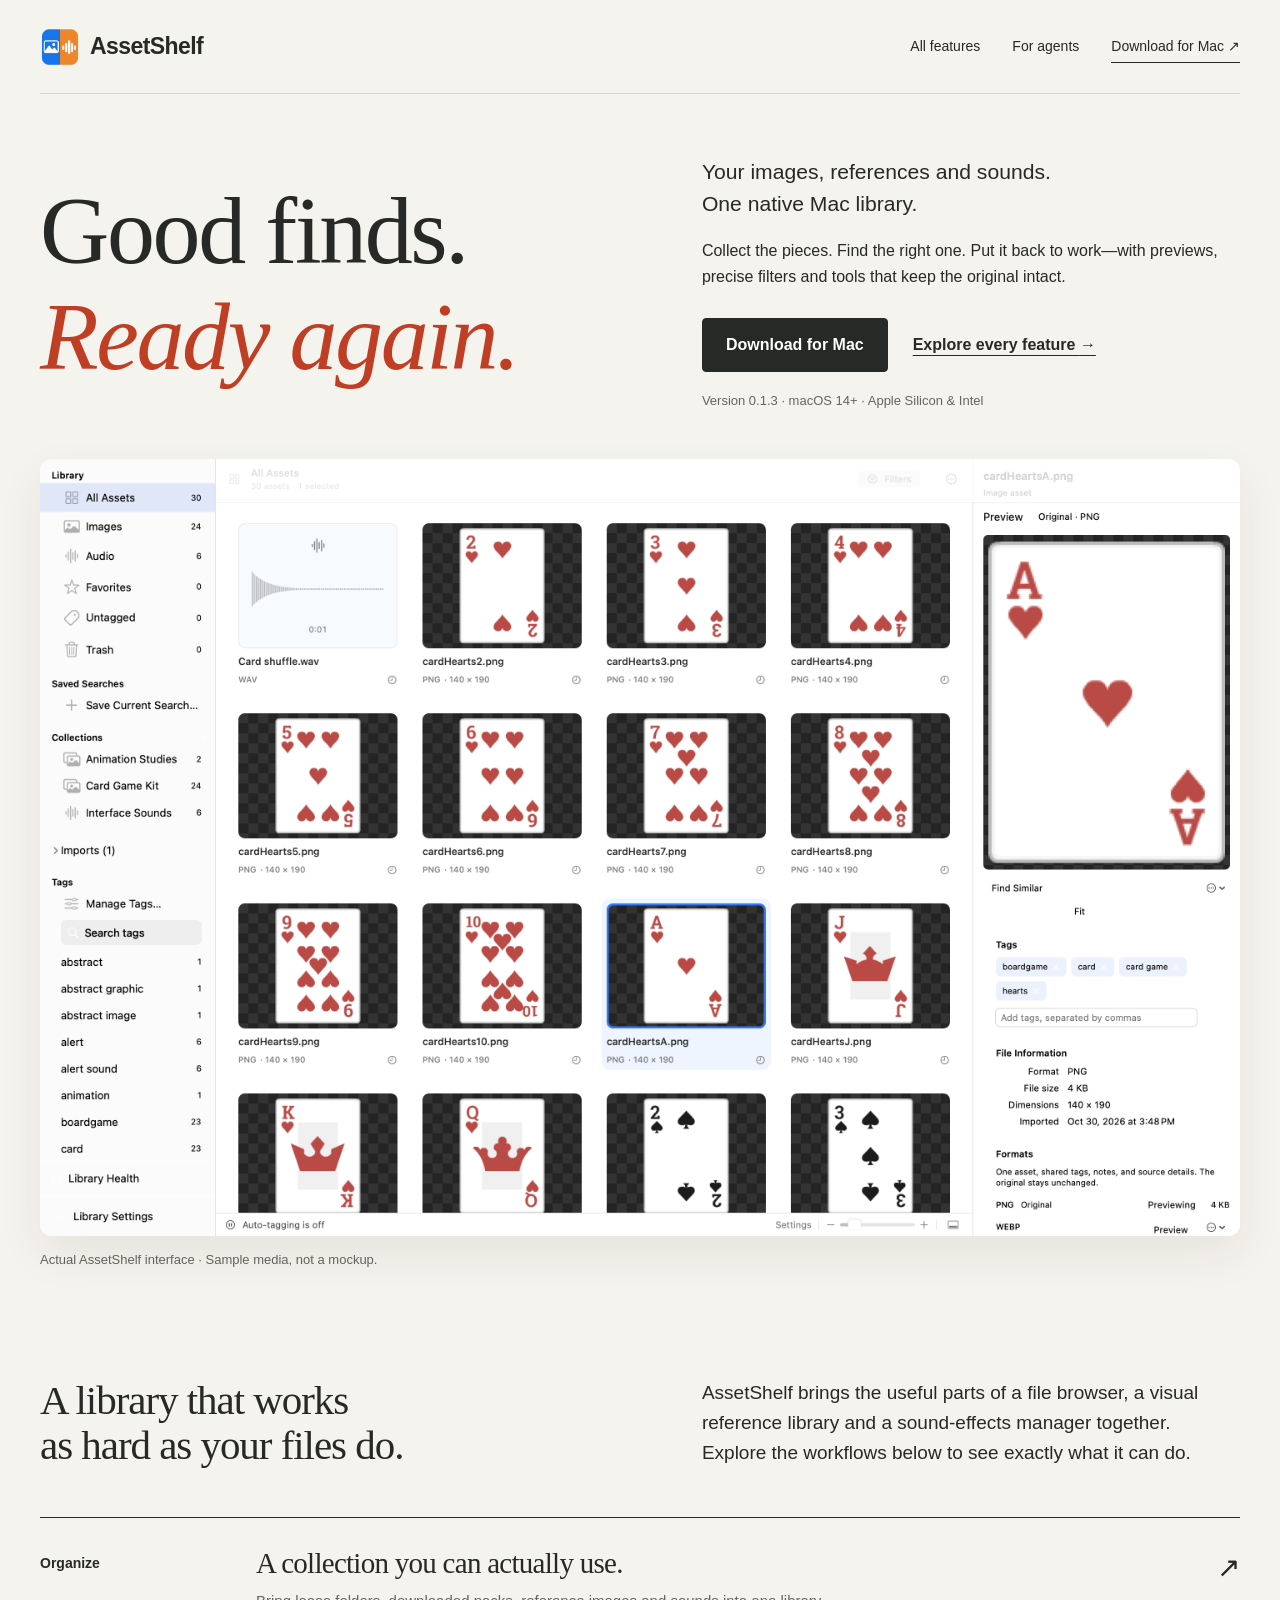
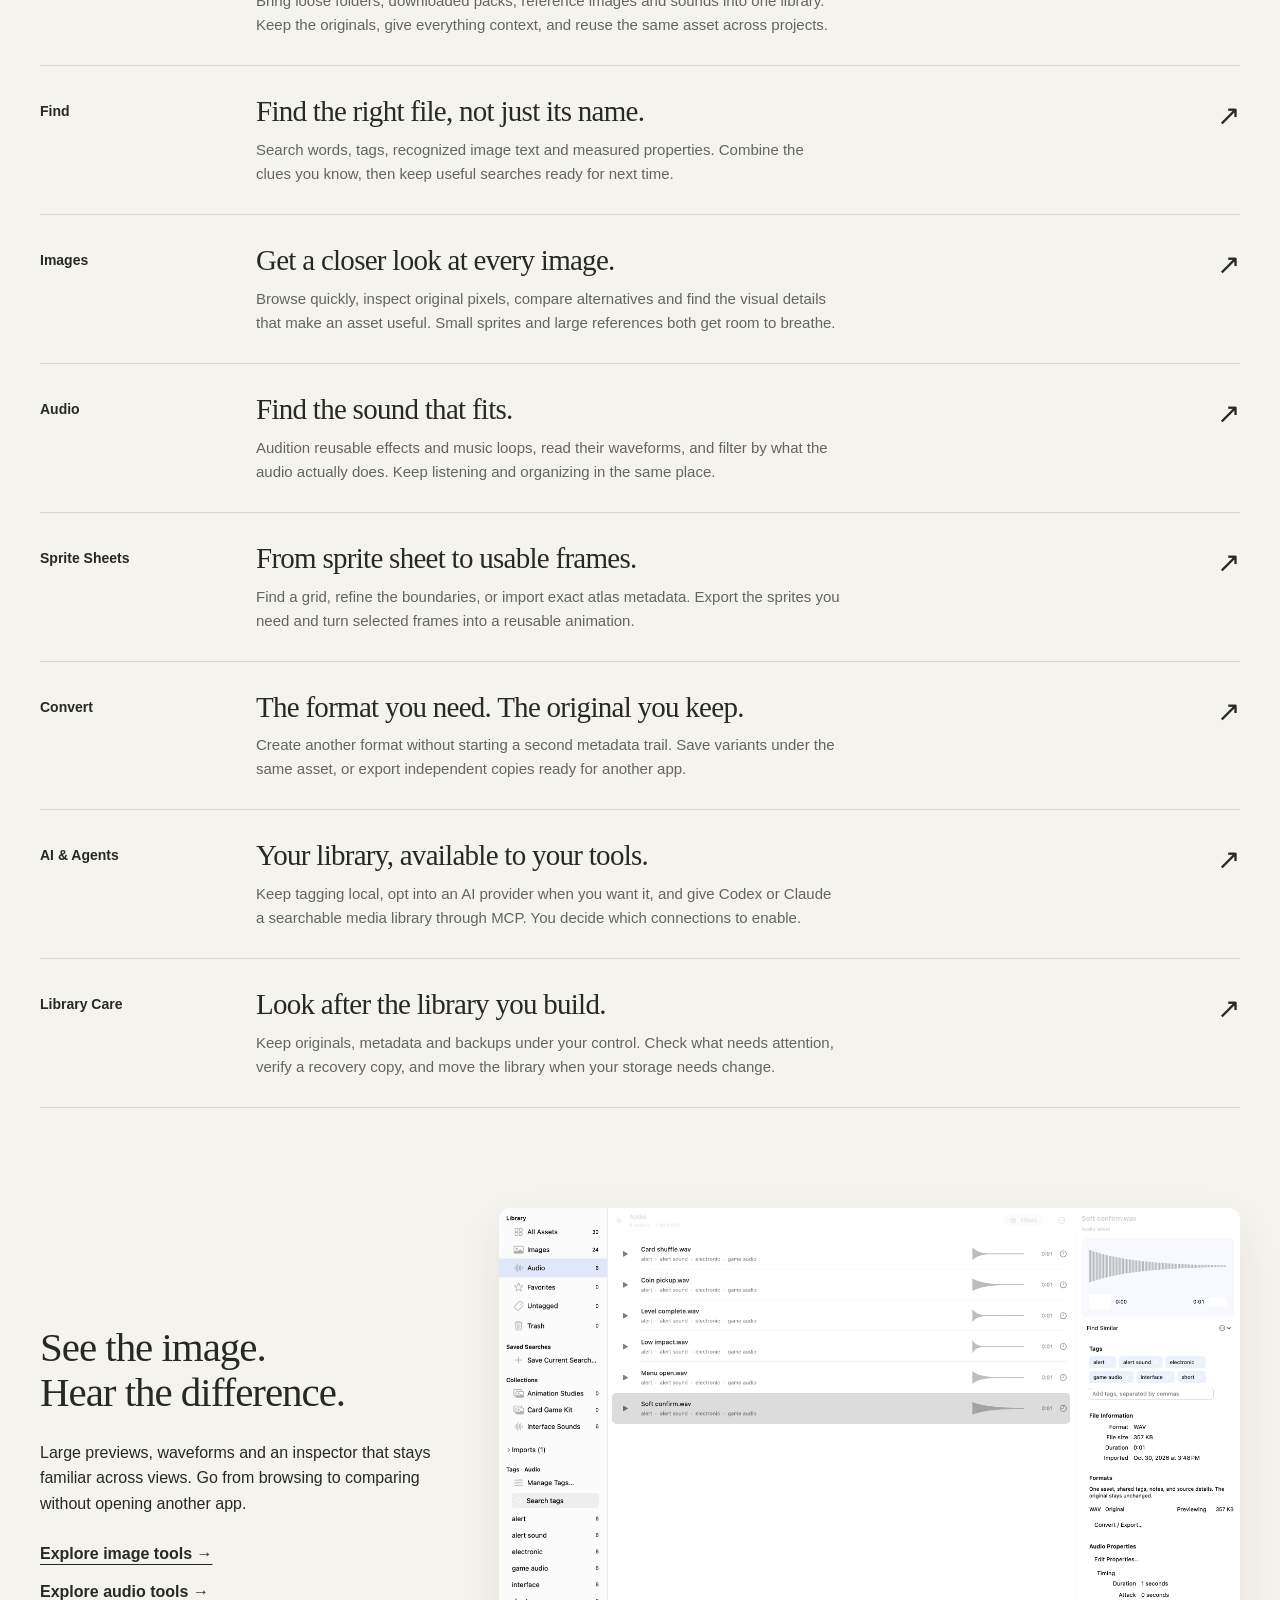
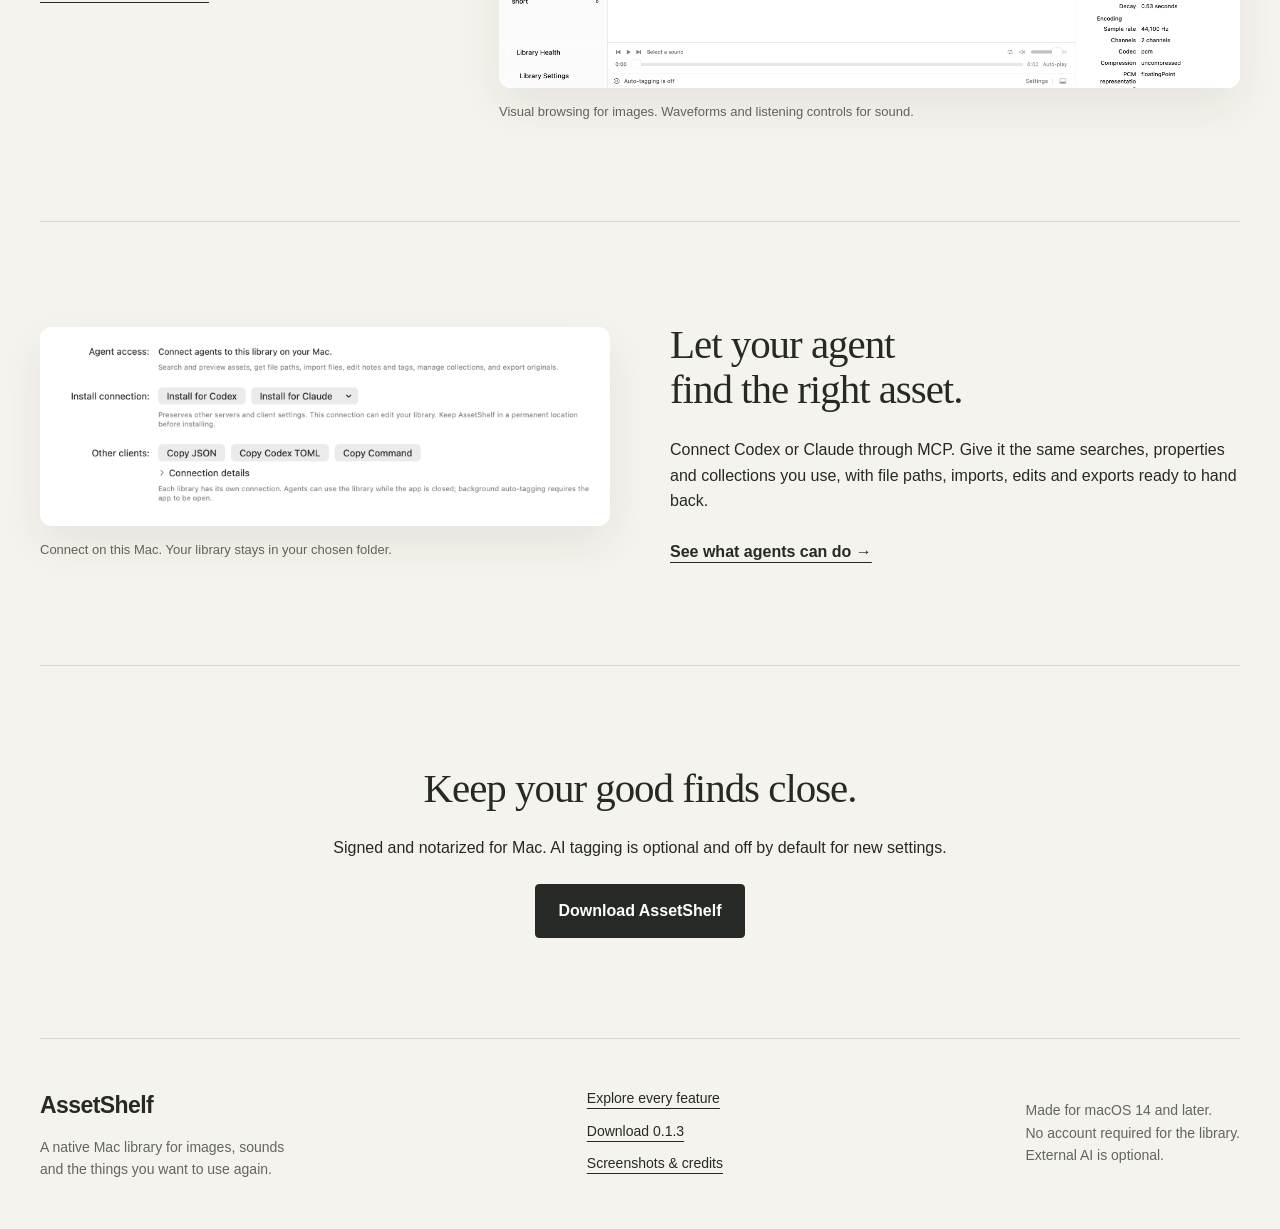
==== index.html @ 391331aa "Publish extensive AssetShelf feature tour and downloads" ====
<!doctype html><html lang="en"><head><meta charset="utf-8"><meta name="viewport" content="width=device-width,initial-scale=1"><meta name="description" content="A native Mac library for reusable images, design references and audio. Explore previews, collections, search, sprites, conversion and MCP."><meta name="theme-color" content="#f5f3ed"><title>Good finds. Ready again. — AssetShelf</title><link rel="icon" href="assets/app-icon.png"><link rel="stylesheet" href="styles.css"><script src="app.js" defer></script></head><body><a class="skip" href="#main">Skip to content</a><header class="site-header wrap"><a class="wordmark" href="index.html" aria-label="AssetShelf home"><img src="assets/app-icon.png" width="40" height="40" alt="">AssetShelf</a><nav aria-label="Main navigation"><a href="features.html" >All features</a><a href="agents.html">For agents</a><a class="nav-download" href="download.html">Download for Mac <span aria-hidden="true">↗</span></a></nav></header><main id="main"><section class="home-hero wrap"><div><h1>Good finds.<br><em>Ready again.</em></h1><div class="hero-copy"><p class="lead">Your images, references and sounds.<br>One native Mac library.</p><p>Collect the pieces. Find the right one. Put it back to work—with previews, precise filters and tools that keep the original intact.</p><div class="actions"><a class="button" href="download.html">Download for Mac</a><a class="text-link" href="features.html">Explore every feature <span aria-hidden="true">→</span></a></div><p class="fine">Version 0.1.3 · macOS 14+ · Apple Silicon & Intel</p></div></div><figure class="screenshot  "><button type="button" class="screenshot-button" data-image="assets/screenshots/library.webp" data-caption="Actual AssetShelf interface · Sample media, not a mockup." aria-label="Enlarge screenshot: AssetShelf showing a sample creative library with image previews, tags, collections and an inspector"><img src="assets/screenshots/library.webp" width="2880" height="1864" alt="AssetShelf showing a sample creative library with image previews, tags, collections and an inspector" loading="eager" decoding="async" fetchpriority="high"><span class="enlarge" aria-hidden="true">View full screenshot <svg viewBox="0 0 20 20"><path d="M7 3H3v4m10-4h4v4M3 13v4h4m10-4v4h-4"/></svg></span></button><figcaption>Actual AssetShelf interface · Sample media, not a mockup.</figcaption></figure></section><section class="intro-section wrap"><h2>A library that works<br>as hard as your files do.</h2><p>AssetShelf brings the useful parts of a file browser, a visual reference library and a sound-effects manager together. Explore the workflows below to see exactly what it can do.</p></section><section class="workflow-index wrap" aria-label="Explore workflows"><a class="workflow-link" href="organize.html"><span>Organize</span><div><h3>A collection you can actually use.</h3><p>Bring loose folders, downloaded packs, reference images and sounds into one library. Keep the originals, give everything context, and reuse the same asset across projects.</p></div><span class="arrow" aria-hidden="true">↗</span></a><a class="workflow-link" href="find.html"><span>Find</span><div><h3>Find the right file, not just its name.</h3><p>Search words, tags, recognized image text and measured properties. Combine the clues you know, then keep useful searches ready for next time.</p></div><span class="arrow" aria-hidden="true">↗</span></a><a class="workflow-link" href="images.html"><span>Images</span><div><h3>Get a closer look at every image.</h3><p>Browse quickly, inspect original pixels, compare alternatives and find the visual details that make an asset useful. Small sprites and large references both get room to breathe.</p></div><span class="arrow" aria-hidden="true">↗</span></a><a class="workflow-link" href="audio.html"><span>Audio</span><div><h3>Find the sound that fits.</h3><p>Audition reusable effects and music loops, read their waveforms, and filter by what the audio actually does. Keep listening and organizing in the same place.</p></div><span class="arrow" aria-hidden="true">↗</span></a><a class="workflow-link" href="sprites.html"><span>Sprite Sheets</span><div><h3>From sprite sheet to usable frames.</h3><p>Find a grid, refine the boundaries, or import exact atlas metadata. Export the sprites you need and turn selected frames into a reusable animation.</p></div><span class="arrow" aria-hidden="true">↗</span></a><a class="workflow-link" href="convert.html"><span>Convert</span><div><h3>The format you need. The original you keep.</h3><p>Create another format without starting a second metadata trail. Save variants under the same asset, or export independent copies ready for another app.</p></div><span class="arrow" aria-hidden="true">↗</span></a><a class="workflow-link" href="agents.html"><span>AI &amp; Agents</span><div><h3>Your library, available to your tools.</h3><p>Keep tagging local, opt into an AI provider when you want it, and give Codex or Claude a searchable media library through MCP. You decide which connections to enable.</p></div><span class="arrow" aria-hidden="true">↗</span></a><a class="workflow-link" href="care.html"><span>Library Care</span><div><h3>Look after the library you build.</h3><p>Keep originals, metadata and backups under your control. Check what needs attention, verify a recovery copy, and move the library when your storage needs change.</p></div><span class="arrow" aria-hidden="true">↗</span></a></section><section class="home-feature wrap"><div><h2>See the image.<br>Hear the difference.</h2><p>Large previews, waveforms and an inspector that stays familiar across views. Go from browsing to comparing without opening another app.</p><a class="text-link" href="images.html">Explore image tools →</a><a class="text-link" href="audio.html">Explore audio tools →</a></div><figure class="screenshot  "><button type="button" class="screenshot-button" data-image="assets/screenshots/audio-library.webp" data-caption="Visual browsing for images. Waveforms and listening controls for sound." aria-label="Enlarge screenshot: Audio assets in the native browser with waveforms and inspector"><img src="assets/screenshots/audio-library.webp" width="2880" height="1864" alt="Audio assets in the native browser with waveforms and inspector" loading="lazy" decoding="async" ><span class="enlarge" aria-hidden="true">View full screenshot <svg viewBox="0 0 20 20"><path d="M7 3H3v4m10-4h4v4M3 13v4h4m10-4v4h-4"/></svg></span></button><figcaption>Visual browsing for images. Waveforms and listening controls for sound.</figcaption></figure></section><section class="home-feature reverse wrap"><div><h2>Let your agent<br>find the right asset.</h2><p>Connect Codex or Claude through MCP. Give it the same searches, properties and collections you use, with file paths, imports, edits and exports ready to hand back.</p><a class="text-link" href="agents.html">See what agents can do →</a></div><figure class="screenshot detail-shot "><button type="button" class="screenshot-button" data-image="assets/screenshots/agents.webp" data-caption="Connect on this Mac. Your library stays in your chosen folder." aria-label="Enlarge screenshot: MCP settings showing install options for Codex and Claude"><img src="assets/screenshots/agents-controls.webp" width="1600" height="560" alt="MCP settings showing install options for Codex and Claude" loading="lazy" decoding="async" ><span class="enlarge" aria-hidden="true">View full screenshot <svg viewBox="0 0 20 20"><path d="M7 3H3v4m10-4h4v4M3 13v4h4m10-4v4h-4"/></svg></span></button><figcaption>Connect on this Mac. Your library stays in your chosen folder.</figcaption></figure></section><section class="download-banner wrap"><h2>Keep your good finds close.</h2><p>Signed and notarized for Mac. AI tagging is optional and off by default for new settings.</p><a class="button" href="download.html">Download AssetShelf</a></section></main><footer class="site-footer wrap"><div><a class="wordmark" href="index.html">AssetShelf</a><p>A native Mac library for images, sounds<br>and the things you want to use again.</p></div><nav aria-label="Footer navigation"><a href="features.html">Explore every feature</a><a href="download.html">Download 0.1.3</a><a href="credits.html">Screenshots & credits</a></nav><p class="fine">Made for macOS 14 and later.<br>No account required for the library.<br>External AI is optional.</p></footer><dialog class="image-dialog" aria-label="Screenshot viewer"><div class="lightbox-bar"><p id="lightbox-caption"></p><button type="button" data-close aria-label="Close screenshot">Close <span aria-hidden="true">×</span></button></div><div class="lightbox-image"></div></dialog></body></html>
---- styles.css ----
:root{--paper:#f5f3ed;--ink:#262925;--accent:#bf3e24;--line:#d7d8cf;--muted:#62665e;--white:#fff;--green:#e0e8df;--radius:12px;--shadow:0 18px 45px #25291e13;color-scheme:light}*{box-sizing:border-box}html{scroll-behavior:smooth;scroll-padding-top:90px;scrollbar-color:#aaa99f var(--paper)}body{margin:0;background:var(--paper);color:var(--ink);font-family:-apple-system,BlinkMacSystemFont,"Segoe UI",sans-serif;font-size:16px;line-height:1.6}::selection{background:#e8c8ba;color:var(--ink)}button,input{font:inherit}button,a,input{-webkit-tap-highlight-color:transparent}a{color:inherit;text-underline-offset:5px}a:hover{color:var(--accent)}button{cursor:pointer}button:disabled{cursor:default}button:focus-visible,a:focus-visible,input:focus-visible{outline:3px solid var(--accent);outline-offset:5px}img{max-width:100%;display:block}svg{width:20px;height:20px;fill:none;stroke:currentColor;stroke-width:1.5}h1,h2,h3,p,figure{margin:0}h1,h2,h3{font-family:Georgia,"Times New Roman",serif;font-weight:400;line-height:1.1;text-wrap:balance;letter-spacing:-.025em}h1{font-size:clamp(44px,5.6vw,76px);max-width:16ch}h2{font-size:clamp(30px,3.2vw,44px)}h3{font-size:30px}p{max-width:70ch}p+p{margin-top:18px}.wrap{width:min(1320px,calc(100% - 80px));margin-inline:auto}.site-header{min-height:94px;display:flex;justify-content:space-between;align-items:center;gap:24px;border-bottom:1px solid var(--line)}.wordmark{display:inline-flex;align-items:center;gap:10px;font-weight:650;font-size:23px;letter-spacing:-.025em;text-decoration:none}.site-header nav{display:flex;align-items:center;gap:32px;font-size:14px}.site-header nav a{text-decoration:none}.site-header nav a[aria-current],.site-header .nav-download{border-bottom:1px solid var(--ink);padding-block:5px}.skip{position:fixed;top:-100px;left:20px;padding:12px;background:var(--ink);color:white;z-index:100}.skip:focus{top:10px}.skip:hover{color:white}.chapter-nav{position:sticky;top:0;z-index:10;background:var(--paper);border-bottom:1px solid var(--line)}.chapter-nav .wrap{display:flex;justify-content:space-between;gap:26px;overflow-x:auto;scrollbar-width:thin}.chapter-nav a{font-size:13px;white-space:nowrap;text-decoration:none;padding:16px 0 14px;border-bottom:2px solid transparent}.chapter-nav a[aria-current]{color:var(--accent);border-bottom-color:var(--accent);font-weight:650}.lead{font-size:clamp(18px,1.65vw,23px);line-height:1.5;max-width:44ch}.fine{font-size:13px;color:var(--muted)}.button{display:inline-flex;align-items:center;justify-content:center;gap:22px;background:var(--ink);color:white;padding:14px 23px;border:1px solid var(--ink);border-radius:4px;font-weight:550;text-decoration:none;line-height:1.5;transition:background .15s}.button:hover{background:var(--accent);border-color:var(--accent);color:white}.button.secondary{background:transparent;color:var(--ink)}.button.secondary:hover{color:var(--accent);border-color:var(--accent)}.button span{font-size:13px;font-weight:400}.text-link{display:inline-block;font-weight:550}.actions{display:flex;align-items:center;gap:25px;flex-wrap:wrap;margin-top:28px}.home-hero{padding-top:62px}.home-hero>div{display:grid;grid-template-columns:1.1fr 1fr;gap:70px;align-items:center;margin-bottom:48px}.home-hero h1{font-size:clamp(62px,7.6vw,96px)}.home-hero em{font-weight:400;color:var(--accent)}.hero-copy>p:not(.lead){margin-top:19px}.hero-copy .fine{margin-top:18px}.screenshot{min-width:0}.screenshot-button{display:block;position:relative;background:white;padding:0;border:0;border-radius:var(--radius);overflow:hidden;box-shadow:var(--shadow);width:100%;text-align:left}.screenshot-button img{width:100%;height:auto}.enlarge{position:absolute;bottom:12px;right:12px;display:flex;align-items:center;gap:8px;padding:6px 10px;background:var(--ink);color:white;border-radius:4px;font-size:12px;opacity:0;transition:opacity .18s}.screenshot-button:hover .enlarge,.screenshot-button:focus-visible .enlarge{opacity:1}figcaption{font-size:13px;color:var(--muted);margin-top:14px;line-height:1.5;max-width:70ch}.detail-shot{max-width:570px;margin-inline:auto;width:100%}.crop-shot .screenshot-button{height:240px}.crop-shot img{height:100%;object-fit:cover;object-position:top left}.intro-section{display:grid;grid-template-columns:1.1fr 1fr;gap:70px;align-items:start;padding-top:108px;padding-bottom:48px}.intro-section p{font-size:19px}.workflow-index{border-top:1px solid var(--ink)}.workflow-link{display:grid;grid-template-columns:180px 1fr 40px;gap:36px;padding:28px 0;border-bottom:1px solid var(--line);text-decoration:none;align-items:start}.workflow-link>span:first-child{font-size:14px;font-weight:600;padding-top:6px}.workflow-link h3{font-size:29px;line-height:1.2}.workflow-link p{color:var(--muted);font-size:15px;margin-top:9px;max-width:70ch}.arrow{font-size:28px;text-align:right}.home-feature{display:grid;grid-template-columns:.7fr 1.3fr;gap:60px;align-items:center;padding-block:100px;border-bottom:1px solid var(--line)}.home-feature p{margin-block:25px}.home-feature .text-link{display:block;margin-top:12px}.home-feature.reverse{grid-template-columns:1fr 1fr}.home-feature.reverse>div{order:2}.home-feature.reverse>figure{order:1}.download-banner{padding-block:100px;text-align:center}.download-banner p{margin:24px auto}.page-hero{padding-top:60px}.page-hero .title-copy{display:grid;grid-template-columns:1.1fr 1fr;gap:70px;align-items:center;margin-bottom:44px}.page-hero.split-hero{display:grid;grid-template-columns:1fr 1fr;gap:70px;align-items:center}.page-hero.split-hero .title-copy{display:block}.split-hero h1{margin-bottom:28px}.split-hero .detail-shot{max-width:480px}.split-hero img{max-height:650px;object-fit:contain}.chapter-body{display:grid;grid-template-columns:175px minmax(0,1fr);gap:55px;padding-top:85px}.contents{position:sticky;align-self:start;top:88px;font-size:13px}.contents>p{font-weight:650;margin-bottom:17px}.contents nav{display:flex;flex-direction:column;gap:17px}.contents a{color:var(--muted);line-height:1.4;text-decoration:none}.contents a:hover{color:var(--accent)}.feature-section{padding:0 0 80px;margin-bottom:60px;border-bottom:1px solid var(--line);scroll-margin-top:100px}.section-copy{max-width:76ch}.section-copy h2{margin-bottom:25px;max-width:22ch}.section-copy>p{font-size:18px}.section-copy ul{margin:23px 0 34px;padding-left:20px;max-width:72ch}.section-copy li{padding-left:4px;margin-block:10px}.section-copy li::marker{color:var(--accent)}.feature-section .detail-shot{margin-left:0;max-width:620px}.feature-section .detail-shot img{max-height:740px;object-fit:contain;object-position:top left}.feature-details{display:grid;grid-template-columns:1fr 1fr;gap:0 40px;margin:35px 0 0}.feature-details>div{padding:23px 0;border-top:1px solid var(--line)}dt{font-size:17px;font-weight:650;margin-bottom:9px}dd{margin:0;color:var(--muted);font-size:15px;max-width:60ch}.more-section{padding-bottom:55px}.next-chapter{margin-top:40px;border-top:1px solid var(--ink);display:flex;align-items:center;justify-content:space-between;padding-block:45px;gap:30px}.next-chapter p{font-size:14px;color:var(--muted)}.next-chapter>div>a{font-family:Georgia,serif;font-size:40px;text-decoration:none}.site-footer{display:flex;justify-content:space-between;gap:45px;padding-block:48px;border-top:1px solid var(--line)}.site-footer p{font-size:14px;color:var(--muted);margin-top:12px}.site-footer nav{display:flex;flex-direction:column;gap:10px;font-size:14px}.index-hero{padding-block:60px 45px}.index-hero .lead{margin-block:25px}.feature-search{display:block;max-width:640px;margin-top:34px}.feature-search>span{display:block;font-size:14px;font-weight:600;margin-bottom:10px}.feature-search input{width:100%;padding:15px 18px;background:white;border:1px solid var(--muted);border-radius:4px;color:var(--ink);caret-color:var(--accent)}.feature-search input::placeholder{color:var(--muted)}#feature-count{margin-top:12px}.catalog-group{display:grid;grid-template-columns:230px 1fr;gap:40px;border-top:1px solid var(--ink);padding-block:32px 60px}.catalog-group h2{font-size:32px}.catalog-group h2 a{text-decoration:none}.catalog-item{display:flex;justify-content:space-between;gap:24px;border-bottom:1px solid var(--line);padding:15px 0;text-decoration:none;font-size:15px}.catalog-item>span:first-child{max-width:75ch}.catalog-item strong{display:block;font-size:16px;margin-bottom:5px}.empty{padding-block:40px 100px}.empty button{background:none;border:0;text-decoration:underline;color:var(--accent)}[hidden]{display:none!important}.download-hero{padding-block:64px 40px;text-align:center}.download-icon{margin:0 auto 25px}.download-hero h1{max-width:none}.download-hero .lead{margin:25px auto}.download-options{display:grid;grid-template-columns:1fr 1fr;gap:60px;max-width:850px;margin:48px auto 25px;text-align:left}.download-options>div{border-top:1px solid var(--ink);padding-top:25px}.download-options h2{font-size:32px}.download-options p{margin-block:20px}.checksum{display:block;margin-top:15px;font-size:13px;color:var(--muted)}.download-notes{max-width:980px;padding-block:40px 90px}.download-notes h2{margin-top:40px}.download-notes ul{padding-left:22px}.download-notes li{margin-block:12px}.prose{max-width:900px;padding-block:65px 100px}.prose h1{margin-bottom:45px}.prose h2{margin-top:40px;margin-bottom:20px;font-size:34px}.prose .text-link{margin-top:35px}.image-dialog{width:calc(100vw - 32px);max-width:1800px;height:calc(100dvh - 32px);max-height:none;border:0;border-radius:12px;padding:0;background:var(--paper);color:var(--ink)}.image-dialog::backdrop{background:#1d241de6}.lightbox-bar{display:flex;align-items:center;justify-content:space-between;gap:20px;padding:16px 22px;border-bottom:1px solid var(--line)}.lightbox-bar p{font-size:14px}.lightbox-bar button{background:var(--ink);color:white;border:0;border-radius:4px;padding:8px 14px;white-space:nowrap}.lightbox-image{height:calc(100% - 75px);overflow:auto;padding:20px;display:flex;justify-content:center;align-items:flex-start}.lightbox-image img{object-fit:contain;max-height:100%;width:auto;max-width:100%}
@media(min-width:1450px){.feature-section{display:grid;grid-template-columns:.85fr 1.15fr;gap:42px;align-items:start}.section-copy h2{font-size:35px}.section-copy>p{font-size:17px}.section-copy li{font-size:15px}.feature-section .detail-shot{max-width:520px}.chapter-body{grid-template-columns:155px minmax(0,1fr);gap:40px}}
@media(max-width:1000px){.wrap{width:calc(100% - 48px)}.chapter-nav .wrap{gap:26px;justify-content:flex-start}.home-hero>div,.page-hero .title-copy{gap:35px}.home-hero h1{font-size:72px}.chapter-body{grid-template-columns:140px minmax(0,1fr);gap:28px}.workflow-link{grid-template-columns:140px 1fr 30px;gap:20px}.home-feature{gap:35px}.page-hero.split-hero{gap:35px}.site-footer{flex-wrap:wrap}}
@media(max-width:720px){.wrap{width:calc(100% - 36px)}.site-header{min-height:80px;gap:12px}.wordmark{font-size:20px;gap:6px}.wordmark img{width:34px;height:34px}.site-header nav{gap:17px;font-size:13px}.site-header nav>a:nth-child(2){display:none}.site-header .nav-download{font-size:0}.site-header .nav-download:before{content:'Download';font-size:13px}.site-header .nav-download span{display:none}.chapter-nav a{padding-block:12px;font-size:13px}.home-hero{padding-top:38px}.home-hero>div,.page-hero .title-copy,.page-hero.split-hero{display:block}.home-hero h1{font-size:64px;letter-spacing:-.03em}.hero-copy{margin-top:28px}.lead{font-size:20px}.actions{gap:18px}.actions .button{padding:12px 18px}.actions .text-link{font-size:14px}.home-hero>div{margin-bottom:32px}.screenshot-button{border-radius:6px}.enlarge{display:none}figcaption{font-size:12px}.intro-section{display:block;padding-block:62px 30px}.intro-section p{margin-top:25px;font-size:17px}.workflow-link{grid-template-columns:1fr 26px;gap:12px;padding-block:25px}.workflow-link>span:first-child{grid-column:1/-1;padding:0;font-size:13px;color:var(--accent)}.workflow-link h3{font-size:28px}.workflow-link p{font-size:15px}.home-feature,.home-feature.reverse{display:flex;flex-direction:column;align-items:stretch;padding-block:60px;gap:30px}.home-feature.reverse>div,.home-feature.reverse>figure{order:initial}.home-feature .detail-shot{max-width:100%}.download-banner{padding-block:60px}.page-hero{padding-top:35px}.page-hero h1{font-size:46px;max-width:17ch}.page-hero .lead{margin-top:25px}.page-hero .title-copy{margin-bottom:30px}.split-hero .detail-shot{max-width:100%}.split-hero img{max-height:550px}.chapter-body{display:block;padding-top:40px}.contents{position:static;border-block:1px solid var(--line);padding-block:20px;margin-bottom:40px}.contents nav{gap:10px}.contents>p{margin-bottom:12px}.feature-section{padding-bottom:40px;margin-bottom:40px}.section-copy h2{font-size:34px}.section-copy>p{font-size:17px}.section-copy li{font-size:15px}.feature-details{grid-template-columns:1fr;margin-top:25px}.next-chapter{display:block;margin-top:10px;padding-block:35px}.next-chapter .button{margin-top:25px}.next-chapter>div>a{font-size:34px}.site-footer{display:block;padding-block:35px}.site-footer nav{margin-block:30px}.catalog-group{display:block;padding-block:25px 40px}.catalog-group h2{margin-bottom:20px}.index-hero{padding-top:35px}.index-hero h1{font-size:46px}.download-hero{padding-top:40px}.download-hero h1{font-size:46px}.download-options{display:block;margin-top:35px}.download-options>div{margin-bottom:35px}.download-notes{padding-top:0}.prose{padding-top:40px}.prose h1{font-size:46px}.crop-shot .screenshot-button{height:150px}.lightbox-bar{padding:12px;gap:10px}.lightbox-bar p{font-size:12px}.lightbox-image{padding:8px;align-items:center}.image-dialog{width:calc(100vw - 16px);height:calc(100dvh - 16px)}}
@media(prefers-reduced-motion:reduce){html{scroll-behavior:auto}*,*::before,*::after{transition:none!important;animation:none!important}}

/* Preserve the natural shape of portrait inspector close-ups. */
.detail-shot .screenshot-button{width:fit-content;max-width:100%}.detail-shot .screenshot-button img{width:auto;max-width:100%;height:auto;max-height:740px}.split-hero .detail-shot .screenshot-button img{max-height:650px}
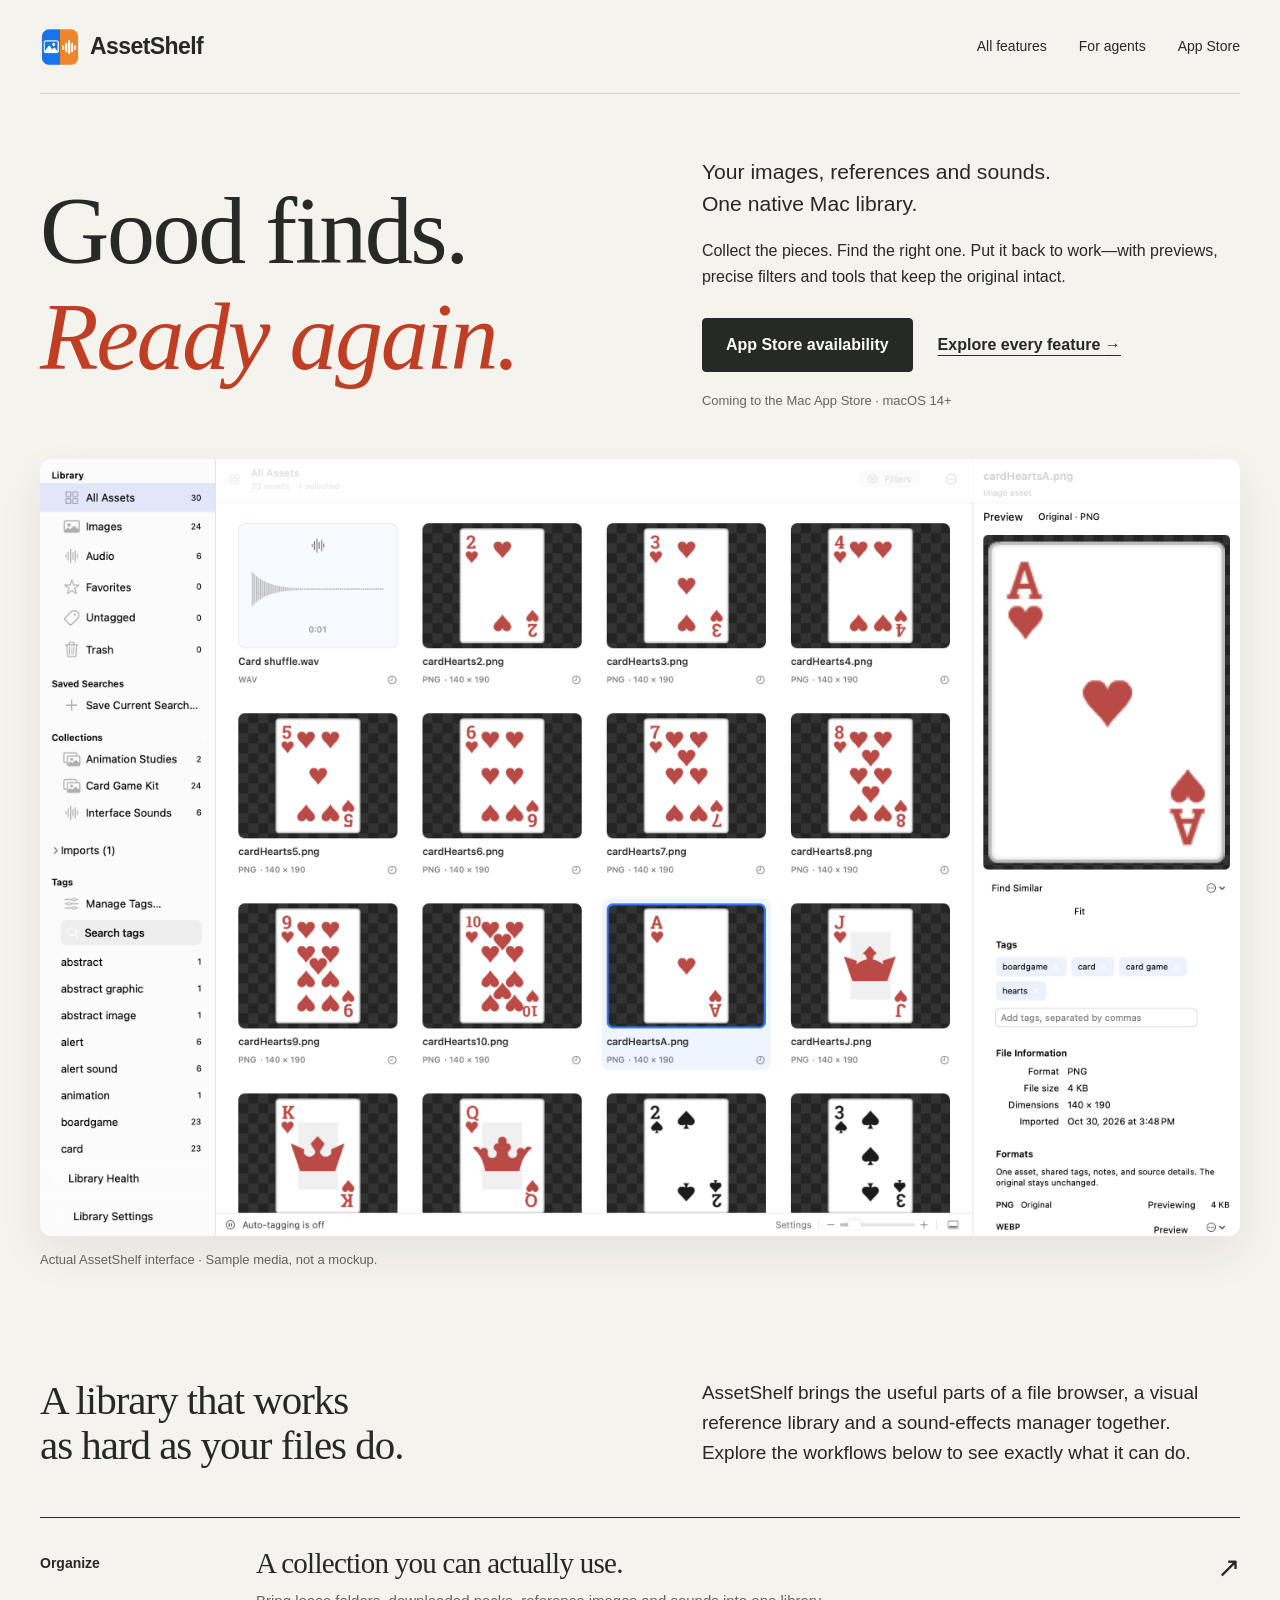
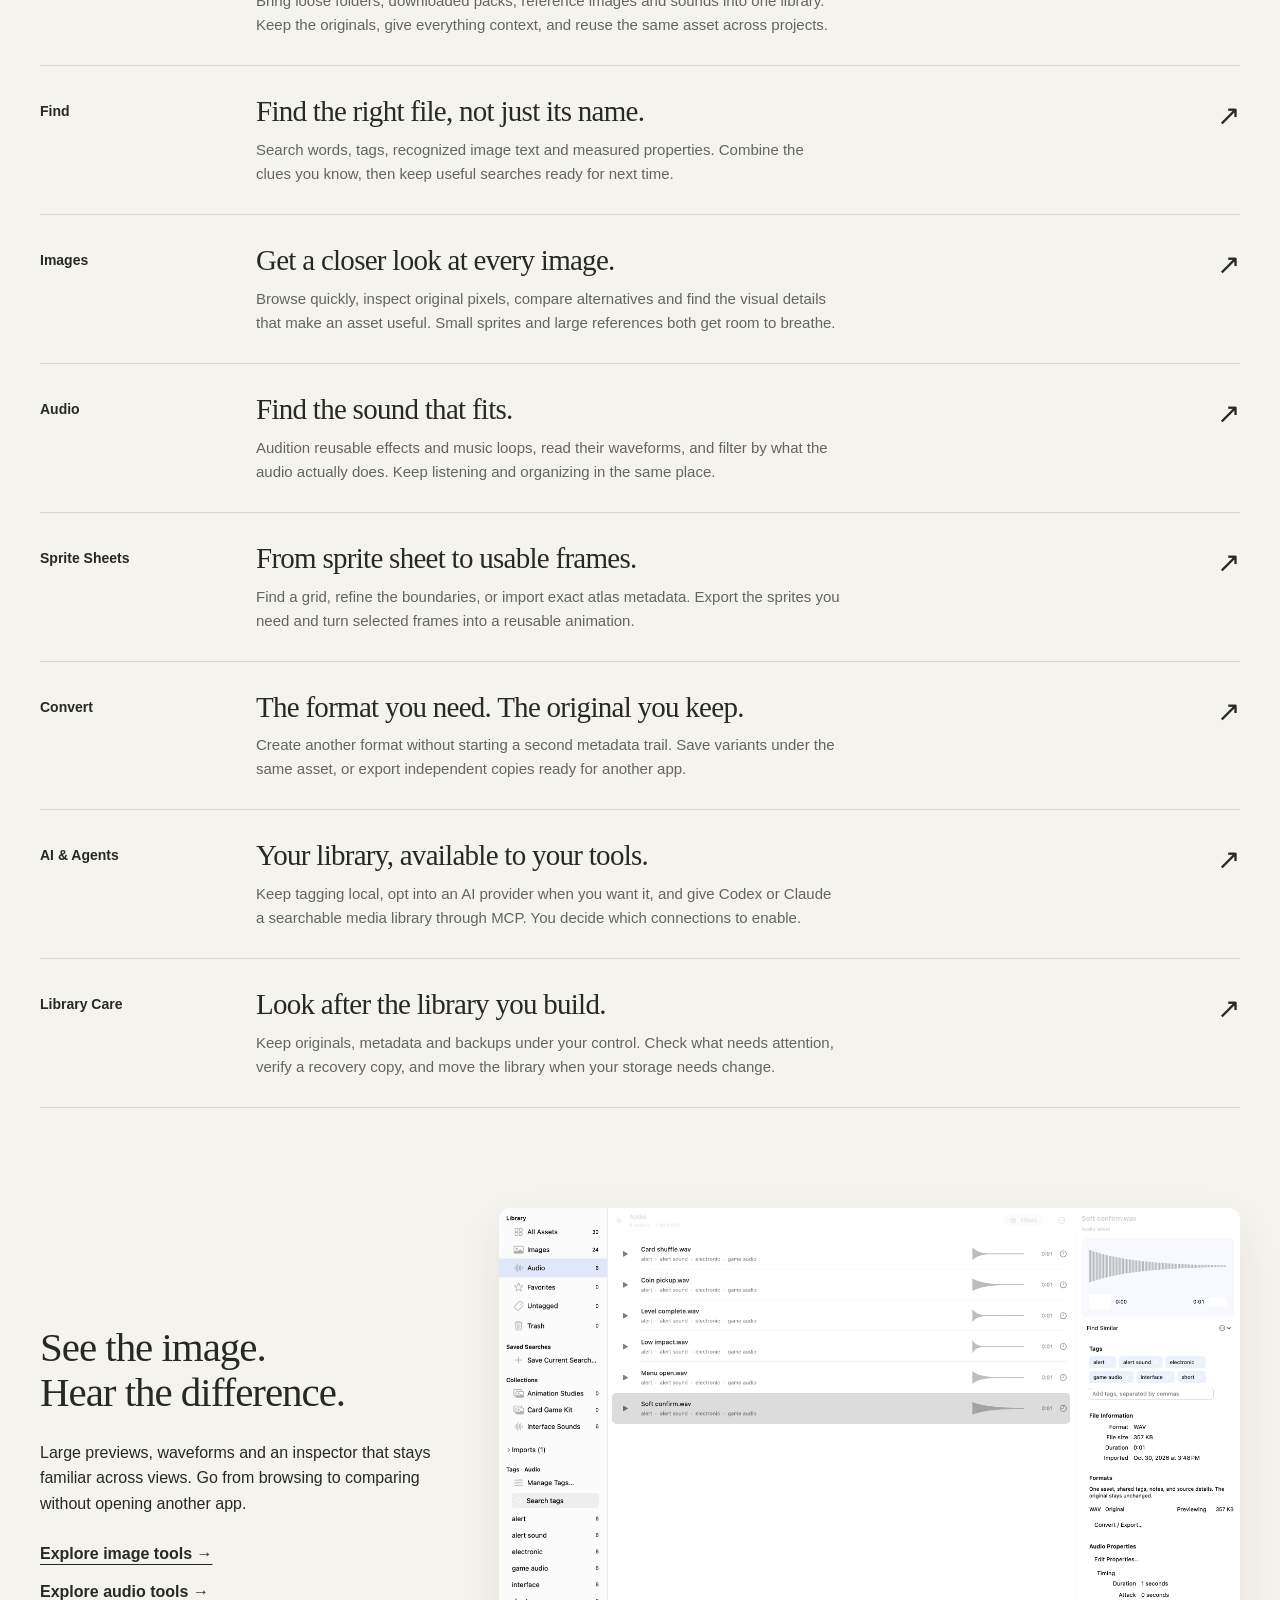
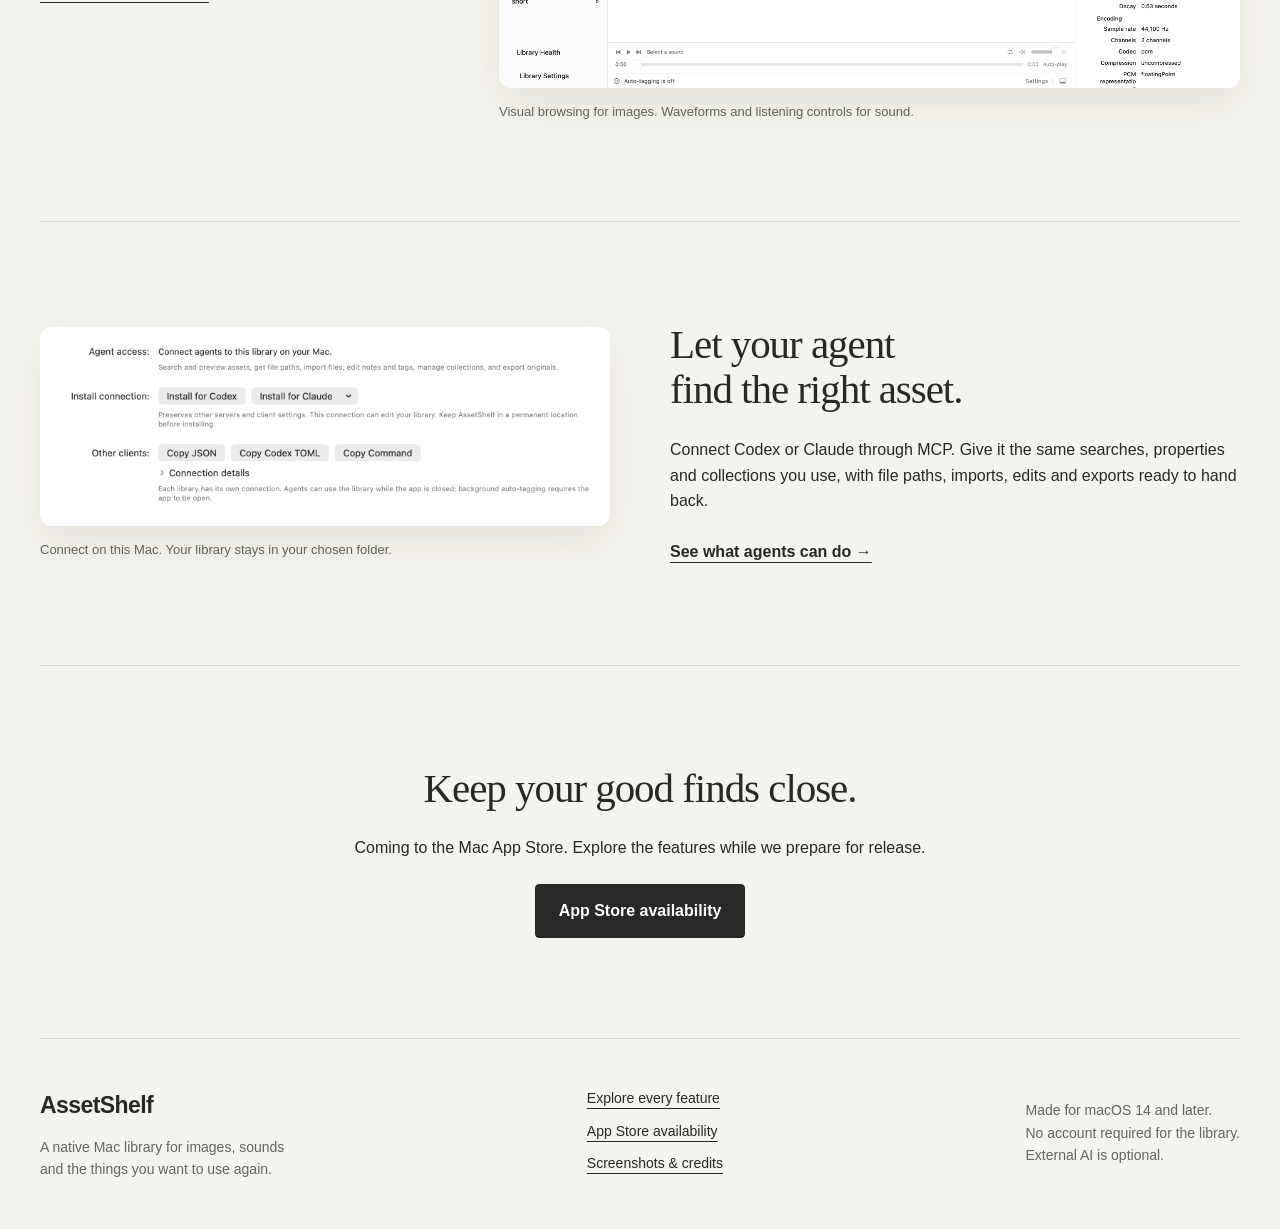
==== commit 29d18f2d: "Replace direct downloads with Mac App Store availability" ====
--- a/index.html
+++ b/index.html
@@ -1 +1 @@
-<!doctype html><html lang="en"><head><meta charset="utf-8"><meta name="viewport" content="width=device-width,initial-scale=1"><meta name="description" content="A native Mac library for reusable images, design references and audio. Explore previews, collections, search, sprites, conversion and MCP."><meta name="theme-color" content="#f5f3ed"><title>Good finds. Ready again. — AssetShelf</title><link rel="icon" href="assets/app-icon.png"><link rel="stylesheet" href="styles.css"><script src="app.js" defer></script></head><body><a class="skip" href="#main">Skip to content</a><header class="site-header wrap"><a class="wordmark" href="index.html" aria-label="AssetShelf home"><img src="assets/app-icon.png" width="40" height="40" alt="">AssetShelf</a><nav aria-label="Main navigation"><a href="features.html" >All features</a><a href="agents.html">For agents</a><a class="nav-download" href="download.html">Download for Mac <span aria-hidden="true">↗</span></a></nav></header><main id="main"><section class="home-hero wrap"><div><h1>Good finds.<br><em>Ready again.</em></h1><div class="hero-copy"><p class="lead">Your images, references and sounds.<br>One native Mac library.</p><p>Collect the pieces. Find the right one. Put it back to work—with previews, precise filters and tools that keep the original intact.</p><div class="actions"><a class="button" href="download.html">Download for Mac</a><a class="text-link" href="features.html">Explore every feature <span aria-hidden="true">→</span></a></div><p class="fine">Version 0.1.3 · macOS 14+ · Apple Silicon & Intel</p></div></div><figure class="screenshot  "><button type="button" class="screenshot-button" data-image="assets/screenshots/library.webp" data-caption="Actual AssetShelf interface · Sample media, not a mockup." aria-label="Enlarge screenshot: AssetShelf showing a sample creative library with image previews, tags, collections and an inspector"><img src="assets/screenshots/library.webp" width="2880" height="1864" alt="AssetShelf showing a sample creative library with image previews, tags, collections and an inspector" loading="eager" decoding="async" fetchpriority="high"><span class="enlarge" aria-hidden="true">View full screenshot <svg viewBox="0 0 20 20"><path d="M7 3H3v4m10-4h4v4M3 13v4h4m10-4v4h-4"/></svg></span></button><figcaption>Actual AssetShelf interface · Sample media, not a mockup.</figcaption></figure></section><section class="intro-section wrap"><h2>A library that works<br>as hard as your files do.</h2><p>AssetShelf brings the useful parts of a file browser, a visual reference library and a sound-effects manager together. Explore the workflows below to see exactly what it can do.</p></section><section class="workflow-index wrap" aria-label="Explore workflows"><a class="workflow-link" href="organize.html"><span>Organize</span><div><h3>A collection you can actually use.</h3><p>Bring loose folders, downloaded packs, reference images and sounds into one library. Keep the originals, give everything context, and reuse the same asset across projects.</p></div><span class="arrow" aria-hidden="true">↗</span></a><a class="workflow-link" href="find.html"><span>Find</span><div><h3>Find the right file, not just its name.</h3><p>Search words, tags, recognized image text and measured properties. Combine the clues you know, then keep useful searches ready for next time.</p></div><span class="arrow" aria-hidden="true">↗</span></a><a class="workflow-link" href="images.html"><span>Images</span><div><h3>Get a closer look at every image.</h3><p>Browse quickly, inspect original pixels, compare alternatives and find the visual details that make an asset useful. Small sprites and large references both get room to breathe.</p></div><span class="arrow" aria-hidden="true">↗</span></a><a class="workflow-link" href="audio.html"><span>Audio</span><div><h3>Find the sound that fits.</h3><p>Audition reusable effects and music loops, read their waveforms, and filter by what the audio actually does. Keep listening and organizing in the same place.</p></div><span class="arrow" aria-hidden="true">↗</span></a><a class="workflow-link" href="sprites.html"><span>Sprite Sheets</span><div><h3>From sprite sheet to usable frames.</h3><p>Find a grid, refine the boundaries, or import exact atlas metadata. Export the sprites you need and turn selected frames into a reusable animation.</p></div><span class="arrow" aria-hidden="true">↗</span></a><a class="workflow-link" href="convert.html"><span>Convert</span><div><h3>The format you need. The original you keep.</h3><p>Create another format without starting a second metadata trail. Save variants under the same asset, or export independent copies ready for another app.</p></div><span class="arrow" aria-hidden="true">↗</span></a><a class="workflow-link" href="agents.html"><span>AI &amp; Agents</span><div><h3>Your library, available to your tools.</h3><p>Keep tagging local, opt into an AI provider when you want it, and give Codex or Claude a searchable media library through MCP. You decide which connections to enable.</p></div><span class="arrow" aria-hidden="true">↗</span></a><a class="workflow-link" href="care.html"><span>Library Care</span><div><h3>Look after the library you build.</h3><p>Keep originals, metadata and backups under your control. Check what needs attention, verify a recovery copy, and move the library when your storage needs change.</p></div><span class="arrow" aria-hidden="true">↗</span></a></section><section class="home-feature wrap"><div><h2>See the image.<br>Hear the difference.</h2><p>Large previews, waveforms and an inspector that stays familiar across views. Go from browsing to comparing without opening another app.</p><a class="text-link" href="images.html">Explore image tools →</a><a class="text-link" href="audio.html">Explore audio tools →</a></div><figure class="screenshot  "><button type="button" class="screenshot-button" data-image="assets/screenshots/audio-library.webp" data-caption="Visual browsing for images. Waveforms and listening controls for sound." aria-label="Enlarge screenshot: Audio assets in the native browser with waveforms and inspector"><img src="assets/screenshots/audio-library.webp" width="2880" height="1864" alt="Audio assets in the native browser with waveforms and inspector" loading="lazy" decoding="async" ><span class="enlarge" aria-hidden="true">View full screenshot <svg viewBox="0 0 20 20"><path d="M7 3H3v4m10-4h4v4M3 13v4h4m10-4v4h-4"/></svg></span></button><figcaption>Visual browsing for images. Waveforms and listening controls for sound.</figcaption></figure></section><section class="home-feature reverse wrap"><div><h2>Let your agent<br>find the right asset.</h2><p>Connect Codex or Claude through MCP. Give it the same searches, properties and collections you use, with file paths, imports, edits and exports ready to hand back.</p><a class="text-link" href="agents.html">See what agents can do →</a></div><figure class="screenshot detail-shot "><button type="button" class="screenshot-button" data-image="assets/screenshots/agents.webp" data-caption="Connect on this Mac. Your library stays in your chosen folder." aria-label="Enlarge screenshot: MCP settings showing install options for Codex and Claude"><img src="assets/screenshots/agents-controls.webp" width="1600" height="560" alt="MCP settings showing install options for Codex and Claude" loading="lazy" decoding="async" ><span class="enlarge" aria-hidden="true">View full screenshot <svg viewBox="0 0 20 20"><path d="M7 3H3v4m10-4h4v4M3 13v4h4m10-4v4h-4"/></svg></span></button><figcaption>Connect on this Mac. Your library stays in your chosen folder.</figcaption></figure></section><section class="download-banner wrap"><h2>Keep your good finds close.</h2><p>Signed and notarized for Mac. AI tagging is optional and off by default for new settings.</p><a class="button" href="download.html">Download AssetShelf</a></section></main><footer class="site-footer wrap"><div><a class="wordmark" href="index.html">AssetShelf</a><p>A native Mac library for images, sounds<br>and the things you want to use again.</p></div><nav aria-label="Footer navigation"><a href="features.html">Explore every feature</a><a href="download.html">Download 0.1.3</a><a href="credits.html">Screenshots & credits</a></nav><p class="fine">Made for macOS 14 and later.<br>No account required for the library.<br>External AI is optional.</p></footer><dialog class="image-dialog" aria-label="Screenshot viewer"><div class="lightbox-bar"><p id="lightbox-caption"></p><button type="button" data-close aria-label="Close screenshot">Close <span aria-hidden="true">×</span></button></div><div class="lightbox-image"></div></dialog></body></html>+<!doctype html><html lang="en"><head><meta charset="utf-8"><meta name="viewport" content="width=device-width,initial-scale=1"><meta name="description" content="A native Mac library for reusable images, design references and audio. Explore previews, collections, search, sprites, conversion and MCP."><meta name="theme-color" content="#f5f3ed"><title>Good finds. Ready again. — AssetShelf</title><link rel="icon" href="assets/app-icon.png"><link rel="stylesheet" href="styles.css"><script src="app.js" defer></script></head><body><a class="skip" href="#main">Skip to content</a><header class="site-header wrap"><a class="wordmark" href="index.html" aria-label="AssetShelf home"><img src="assets/app-icon.png" width="40" height="40" alt="">AssetShelf</a><nav aria-label="Main navigation"><a href="features.html" >All features</a><a href="agents.html">For agents</a><a class="nav-store" href="app-store.html">App Store</a></nav></header><main id="main"><section class="home-hero wrap"><div><h1>Good finds.<br><em>Ready again.</em></h1><div class="hero-copy"><p class="lead">Your images, references and sounds.<br>One native Mac library.</p><p>Collect the pieces. Find the right one. Put it back to work—with previews, precise filters and tools that keep the original intact.</p><div class="actions"><a class="button" href="app-store.html">App Store availability</a><a class="text-link" href="features.html">Explore every feature <span aria-hidden="true">→</span></a></div><p class="fine">Coming to the Mac App Store · macOS 14+</p></div></div><figure class="screenshot  "><button type="button" class="screenshot-button" data-image="assets/screenshots/library.webp" data-caption="Actual AssetShelf interface · Sample media, not a mockup." aria-label="Enlarge screenshot: AssetShelf showing a sample creative library with image previews, tags, collections and an inspector"><img src="assets/screenshots/library.webp" width="2880" height="1864" alt="AssetShelf showing a sample creative library with image previews, tags, collections and an inspector" loading="eager" decoding="async" fetchpriority="high"><span class="enlarge" aria-hidden="true">View full screenshot <svg viewBox="0 0 20 20"><path d="M7 3H3v4m10-4h4v4M3 13v4h4m10-4v4h-4"/></svg></span></button><figcaption>Actual AssetShelf interface · Sample media, not a mockup.</figcaption></figure></section><section class="intro-section wrap"><h2>A library that works<br>as hard as your files do.</h2><p>AssetShelf brings the useful parts of a file browser, a visual reference library and a sound-effects manager together. Explore the workflows below to see exactly what it can do.</p></section><section class="workflow-index wrap" aria-label="Explore workflows"><a class="workflow-link" href="organize.html"><span>Organize</span><div><h3>A collection you can actually use.</h3><p>Bring loose folders, downloaded packs, reference images and sounds into one library. Keep the originals, give everything context, and reuse the same asset across projects.</p></div><span class="arrow" aria-hidden="true">↗</span></a><a class="workflow-link" href="find.html"><span>Find</span><div><h3>Find the right file, not just its name.</h3><p>Search words, tags, recognized image text and measured properties. Combine the clues you know, then keep useful searches ready for next time.</p></div><span class="arrow" aria-hidden="true">↗</span></a><a class="workflow-link" href="images.html"><span>Images</span><div><h3>Get a closer look at every image.</h3><p>Browse quickly, inspect original pixels, compare alternatives and find the visual details that make an asset useful. Small sprites and large references both get room to breathe.</p></div><span class="arrow" aria-hidden="true">↗</span></a><a class="workflow-link" href="audio.html"><span>Audio</span><div><h3>Find the sound that fits.</h3><p>Audition reusable effects and music loops, read their waveforms, and filter by what the audio actually does. Keep listening and organizing in the same place.</p></div><span class="arrow" aria-hidden="true">↗</span></a><a class="workflow-link" href="sprites.html"><span>Sprite Sheets</span><div><h3>From sprite sheet to usable frames.</h3><p>Find a grid, refine the boundaries, or import exact atlas metadata. Export the sprites you need and turn selected frames into a reusable animation.</p></div><span class="arrow" aria-hidden="true">↗</span></a><a class="workflow-link" href="convert.html"><span>Convert</span><div><h3>The format you need. The original you keep.</h3><p>Create another format without starting a second metadata trail. Save variants under the same asset, or export independent copies ready for another app.</p></div><span class="arrow" aria-hidden="true">↗</span></a><a class="workflow-link" href="agents.html"><span>AI &amp; Agents</span><div><h3>Your library, available to your tools.</h3><p>Keep tagging local, opt into an AI provider when you want it, and give Codex or Claude a searchable media library through MCP. You decide which connections to enable.</p></div><span class="arrow" aria-hidden="true">↗</span></a><a class="workflow-link" href="care.html"><span>Library Care</span><div><h3>Look after the library you build.</h3><p>Keep originals, metadata and backups under your control. Check what needs attention, verify a recovery copy, and move the library when your storage needs change.</p></div><span class="arrow" aria-hidden="true">↗</span></a></section><section class="home-feature wrap"><div><h2>See the image.<br>Hear the difference.</h2><p>Large previews, waveforms and an inspector that stays familiar across views. Go from browsing to comparing without opening another app.</p><a class="text-link" href="images.html">Explore image tools →</a><a class="text-link" href="audio.html">Explore audio tools →</a></div><figure class="screenshot  "><button type="button" class="screenshot-button" data-image="assets/screenshots/audio-library.webp" data-caption="Visual browsing for images. Waveforms and listening controls for sound." aria-label="Enlarge screenshot: Audio assets in the native browser with waveforms and inspector"><img src="assets/screenshots/audio-library.webp" width="2880" height="1864" alt="Audio assets in the native browser with waveforms and inspector" loading="lazy" decoding="async" ><span class="enlarge" aria-hidden="true">View full screenshot <svg viewBox="0 0 20 20"><path d="M7 3H3v4m10-4h4v4M3 13v4h4m10-4v4h-4"/></svg></span></button><figcaption>Visual browsing for images. Waveforms and listening controls for sound.</figcaption></figure></section><section class="home-feature reverse wrap"><div><h2>Let your agent<br>find the right asset.</h2><p>Connect Codex or Claude through MCP. Give it the same searches, properties and collections you use, with file paths, imports, edits and exports ready to hand back.</p><a class="text-link" href="agents.html">See what agents can do →</a></div><figure class="screenshot detail-shot "><button type="button" class="screenshot-button" data-image="assets/screenshots/agents.webp" data-caption="Connect on this Mac. Your library stays in your chosen folder." aria-label="Enlarge screenshot: MCP settings showing install options for Codex and Claude"><img src="assets/screenshots/agents-controls.webp" width="1600" height="560" alt="MCP settings showing install options for Codex and Claude" loading="lazy" decoding="async" ><span class="enlarge" aria-hidden="true">View full screenshot <svg viewBox="0 0 20 20"><path d="M7 3H3v4m10-4h4v4M3 13v4h4m10-4v4h-4"/></svg></span></button><figcaption>Connect on this Mac. Your library stays in your chosen folder.</figcaption></figure></section><section class="store-banner wrap"><h2>Keep your good finds close.</h2><p>Coming to the Mac App Store. Explore the features while we prepare for release.</p><a class="button" href="app-store.html">App Store availability</a></section></main><footer class="site-footer wrap"><div><a class="wordmark" href="index.html">AssetShelf</a><p>A native Mac library for images, sounds<br>and the things you want to use again.</p></div><nav aria-label="Footer navigation"><a href="features.html">Explore every feature</a><a href="app-store.html">App Store availability</a><a href="credits.html">Screenshots & credits</a></nav><p class="fine">Made for macOS 14 and later.<br>No account required for the library.<br>External AI is optional.</p></footer><dialog class="image-dialog" aria-label="Screenshot viewer"><div class="lightbox-bar"><p id="lightbox-caption"></p><button type="button" data-close aria-label="Close screenshot">Close <span aria-hidden="true">×</span></button></div><div class="lightbox-image"></div></dialog></body></html>
--- a/styles.css
+++ b/styles.css
@@ -1,8 +1,10 @@
-:root{--paper:#f5f3ed;--ink:#262925;--accent:#bf3e24;--line:#d7d8cf;--muted:#62665e;--white:#fff;--green:#e0e8df;--radius:12px;--shadow:0 18px 45px #25291e13;color-scheme:light}*{box-sizing:border-box}html{scroll-behavior:smooth;scroll-padding-top:90px;scrollbar-color:#aaa99f var(--paper)}body{margin:0;background:var(--paper);color:var(--ink);font-family:-apple-system,BlinkMacSystemFont,"Segoe UI",sans-serif;font-size:16px;line-height:1.6}::selection{background:#e8c8ba;color:var(--ink)}button,input{font:inherit}button,a,input{-webkit-tap-highlight-color:transparent}a{color:inherit;text-underline-offset:5px}a:hover{color:var(--accent)}button{cursor:pointer}button:disabled{cursor:default}button:focus-visible,a:focus-visible,input:focus-visible{outline:3px solid var(--accent);outline-offset:5px}img{max-width:100%;display:block}svg{width:20px;height:20px;fill:none;stroke:currentColor;stroke-width:1.5}h1,h2,h3,p,figure{margin:0}h1,h2,h3{font-family:Georgia,"Times New Roman",serif;font-weight:400;line-height:1.1;text-wrap:balance;letter-spacing:-.025em}h1{font-size:clamp(44px,5.6vw,76px);max-width:16ch}h2{font-size:clamp(30px,3.2vw,44px)}h3{font-size:30px}p{max-width:70ch}p+p{margin-top:18px}.wrap{width:min(1320px,calc(100% - 80px));margin-inline:auto}.site-header{min-height:94px;display:flex;justify-content:space-between;align-items:center;gap:24px;border-bottom:1px solid var(--line)}.wordmark{display:inline-flex;align-items:center;gap:10px;font-weight:650;font-size:23px;letter-spacing:-.025em;text-decoration:none}.site-header nav{display:flex;align-items:center;gap:32px;font-size:14px}.site-header nav a{text-decoration:none}.site-header nav a[aria-current],.site-header .nav-download{border-bottom:1px solid var(--ink);padding-block:5px}.skip{position:fixed;top:-100px;left:20px;padding:12px;background:var(--ink);color:white;z-index:100}.skip:focus{top:10px}.skip:hover{color:white}.chapter-nav{position:sticky;top:0;z-index:10;background:var(--paper);border-bottom:1px solid var(--line)}.chapter-nav .wrap{display:flex;justify-content:space-between;gap:26px;overflow-x:auto;scrollbar-width:thin}.chapter-nav a{font-size:13px;white-space:nowrap;text-decoration:none;padding:16px 0 14px;border-bottom:2px solid transparent}.chapter-nav a[aria-current]{color:var(--accent);border-bottom-color:var(--accent);font-weight:650}.lead{font-size:clamp(18px,1.65vw,23px);line-height:1.5;max-width:44ch}.fine{font-size:13px;color:var(--muted)}.button{display:inline-flex;align-items:center;justify-content:center;gap:22px;background:var(--ink);color:white;padding:14px 23px;border:1px solid var(--ink);border-radius:4px;font-weight:550;text-decoration:none;line-height:1.5;transition:background .15s}.button:hover{background:var(--accent);border-color:var(--accent);color:white}.button.secondary{background:transparent;color:var(--ink)}.button.secondary:hover{color:var(--accent);border-color:var(--accent)}.button span{font-size:13px;font-weight:400}.text-link{display:inline-block;font-weight:550}.actions{display:flex;align-items:center;gap:25px;flex-wrap:wrap;margin-top:28px}.home-hero{padding-top:62px}.home-hero>div{display:grid;grid-template-columns:1.1fr 1fr;gap:70px;align-items:center;margin-bottom:48px}.home-hero h1{font-size:clamp(62px,7.6vw,96px)}.home-hero em{font-weight:400;color:var(--accent)}.hero-copy>p:not(.lead){margin-top:19px}.hero-copy .fine{margin-top:18px}.screenshot{min-width:0}.screenshot-button{display:block;position:relative;background:white;padding:0;border:0;border-radius:var(--radius);overflow:hidden;box-shadow:var(--shadow);width:100%;text-align:left}.screenshot-button img{width:100%;height:auto}.enlarge{position:absolute;bottom:12px;right:12px;display:flex;align-items:center;gap:8px;padding:6px 10px;background:var(--ink);color:white;border-radius:4px;font-size:12px;opacity:0;transition:opacity .18s}.screenshot-button:hover .enlarge,.screenshot-button:focus-visible .enlarge{opacity:1}figcaption{font-size:13px;color:var(--muted);margin-top:14px;line-height:1.5;max-width:70ch}.detail-shot{max-width:570px;margin-inline:auto;width:100%}.crop-shot .screenshot-button{height:240px}.crop-shot img{height:100%;object-fit:cover;object-position:top left}.intro-section{display:grid;grid-template-columns:1.1fr 1fr;gap:70px;align-items:start;padding-top:108px;padding-bottom:48px}.intro-section p{font-size:19px}.workflow-index{border-top:1px solid var(--ink)}.workflow-link{display:grid;grid-template-columns:180px 1fr 40px;gap:36px;padding:28px 0;border-bottom:1px solid var(--line);text-decoration:none;align-items:start}.workflow-link>span:first-child{font-size:14px;font-weight:600;padding-top:6px}.workflow-link h3{font-size:29px;line-height:1.2}.workflow-link p{color:var(--muted);font-size:15px;margin-top:9px;max-width:70ch}.arrow{font-size:28px;text-align:right}.home-feature{display:grid;grid-template-columns:.7fr 1.3fr;gap:60px;align-items:center;padding-block:100px;border-bottom:1px solid var(--line)}.home-feature p{margin-block:25px}.home-feature .text-link{display:block;margin-top:12px}.home-feature.reverse{grid-template-columns:1fr 1fr}.home-feature.reverse>div{order:2}.home-feature.reverse>figure{order:1}.download-banner{padding-block:100px;text-align:center}.download-banner p{margin:24px auto}.page-hero{padding-top:60px}.page-hero .title-copy{display:grid;grid-template-columns:1.1fr 1fr;gap:70px;align-items:center;margin-bottom:44px}.page-hero.split-hero{display:grid;grid-template-columns:1fr 1fr;gap:70px;align-items:center}.page-hero.split-hero .title-copy{display:block}.split-hero h1{margin-bottom:28px}.split-hero .detail-shot{max-width:480px}.split-hero img{max-height:650px;object-fit:contain}.chapter-body{display:grid;grid-template-columns:175px minmax(0,1fr);gap:55px;padding-top:85px}.contents{position:sticky;align-self:start;top:88px;font-size:13px}.contents>p{font-weight:650;margin-bottom:17px}.contents nav{display:flex;flex-direction:column;gap:17px}.contents a{color:var(--muted);line-height:1.4;text-decoration:none}.contents a:hover{color:var(--accent)}.feature-section{padding:0 0 80px;margin-bottom:60px;border-bottom:1px solid var(--line);scroll-margin-top:100px}.section-copy{max-width:76ch}.section-copy h2{margin-bottom:25px;max-width:22ch}.section-copy>p{font-size:18px}.section-copy ul{margin:23px 0 34px;padding-left:20px;max-width:72ch}.section-copy li{padding-left:4px;margin-block:10px}.section-copy li::marker{color:var(--accent)}.feature-section .detail-shot{margin-left:0;max-width:620px}.feature-section .detail-shot img{max-height:740px;object-fit:contain;object-position:top left}.feature-details{display:grid;grid-template-columns:1fr 1fr;gap:0 40px;margin:35px 0 0}.feature-details>div{padding:23px 0;border-top:1px solid var(--line)}dt{font-size:17px;font-weight:650;margin-bottom:9px}dd{margin:0;color:var(--muted);font-size:15px;max-width:60ch}.more-section{padding-bottom:55px}.next-chapter{margin-top:40px;border-top:1px solid var(--ink);display:flex;align-items:center;justify-content:space-between;padding-block:45px;gap:30px}.next-chapter p{font-size:14px;color:var(--muted)}.next-chapter>div>a{font-family:Georgia,serif;font-size:40px;text-decoration:none}.site-footer{display:flex;justify-content:space-between;gap:45px;padding-block:48px;border-top:1px solid var(--line)}.site-footer p{font-size:14px;color:var(--muted);margin-top:12px}.site-footer nav{display:flex;flex-direction:column;gap:10px;font-size:14px}.index-hero{padding-block:60px 45px}.index-hero .lead{margin-block:25px}.feature-search{display:block;max-width:640px;margin-top:34px}.feature-search>span{display:block;font-size:14px;font-weight:600;margin-bottom:10px}.feature-search input{width:100%;padding:15px 18px;background:white;border:1px solid var(--muted);border-radius:4px;color:var(--ink);caret-color:var(--accent)}.feature-search input::placeholder{color:var(--muted)}#feature-count{margin-top:12px}.catalog-group{display:grid;grid-template-columns:230px 1fr;gap:40px;border-top:1px solid var(--ink);padding-block:32px 60px}.catalog-group h2{font-size:32px}.catalog-group h2 a{text-decoration:none}.catalog-item{display:flex;justify-content:space-between;gap:24px;border-bottom:1px solid var(--line);padding:15px 0;text-decoration:none;font-size:15px}.catalog-item>span:first-child{max-width:75ch}.catalog-item strong{display:block;font-size:16px;margin-bottom:5px}.empty{padding-block:40px 100px}.empty button{background:none;border:0;text-decoration:underline;color:var(--accent)}[hidden]{display:none!important}.download-hero{padding-block:64px 40px;text-align:center}.download-icon{margin:0 auto 25px}.download-hero h1{max-width:none}.download-hero .lead{margin:25px auto}.download-options{display:grid;grid-template-columns:1fr 1fr;gap:60px;max-width:850px;margin:48px auto 25px;text-align:left}.download-options>div{border-top:1px solid var(--ink);padding-top:25px}.download-options h2{font-size:32px}.download-options p{margin-block:20px}.checksum{display:block;margin-top:15px;font-size:13px;color:var(--muted)}.download-notes{max-width:980px;padding-block:40px 90px}.download-notes h2{margin-top:40px}.download-notes ul{padding-left:22px}.download-notes li{margin-block:12px}.prose{max-width:900px;padding-block:65px 100px}.prose h1{margin-bottom:45px}.prose h2{margin-top:40px;margin-bottom:20px;font-size:34px}.prose .text-link{margin-top:35px}.image-dialog{width:calc(100vw - 32px);max-width:1800px;height:calc(100dvh - 32px);max-height:none;border:0;border-radius:12px;padding:0;background:var(--paper);color:var(--ink)}.image-dialog::backdrop{background:#1d241de6}.lightbox-bar{display:flex;align-items:center;justify-content:space-between;gap:20px;padding:16px 22px;border-bottom:1px solid var(--line)}.lightbox-bar p{font-size:14px}.lightbox-bar button{background:var(--ink);color:white;border:0;border-radius:4px;padding:8px 14px;white-space:nowrap}.lightbox-image{height:calc(100% - 75px);overflow:auto;padding:20px;display:flex;justify-content:center;align-items:flex-start}.lightbox-image img{object-fit:contain;max-height:100%;width:auto;max-width:100%}
+:root{--paper:#f5f3ed;--ink:#262925;--accent:#bf3e24;--line:#d7d8cf;--muted:#62665e;--white:#fff;--green:#e0e8df;--radius:12px;--shadow:0 18px 45px #25291e13;color-scheme:light}*{box-sizing:border-box}html{scroll-behavior:smooth;scroll-padding-top:90px;scrollbar-color:#aaa99f var(--paper)}body{margin:0;background:var(--paper);color:var(--ink);font-family:-apple-system,BlinkMacSystemFont,"Segoe UI",sans-serif;font-size:16px;line-height:1.6}::selection{background:#e8c8ba;color:var(--ink)}button,input{font:inherit}button,a,input{-webkit-tap-highlight-color:transparent}a{color:inherit;text-underline-offset:5px}a:hover{color:var(--accent)}button{cursor:pointer}button:disabled{cursor:default}button:focus-visible,a:focus-visible,input:focus-visible{outline:3px solid var(--accent);outline-offset:5px}img{max-width:100%;display:block}svg{width:20px;height:20px;fill:none;stroke:currentColor;stroke-width:1.5}h1,h2,h3,p,figure{margin:0}h1,h2,h3{font-family:Georgia,"Times New Roman",serif;font-weight:400;line-height:1.1;text-wrap:balance;letter-spacing:-.025em}h1{font-size:clamp(44px,5.6vw,76px);max-width:16ch}h2{font-size:clamp(30px,3.2vw,44px)}h3{font-size:30px}p{max-width:70ch}p+p{margin-top:18px}.wrap{width:min(1320px,calc(100% - 80px));margin-inline:auto}.site-header{min-height:94px;display:flex;justify-content:space-between;align-items:center;gap:24px;border-bottom:1px solid var(--line)}.wordmark{display:inline-flex;align-items:center;gap:10px;font-weight:650;font-size:23px;letter-spacing:-.025em;text-decoration:none}.site-header nav{display:flex;align-items:center;gap:32px;font-size:14px}.site-header nav a{text-decoration:none}.site-header nav a[aria-current],.site-header .nav-download{border-bottom:1px solid var(--ink);padding-block:5px}.skip{position:fixed;top:-100px;left:20px;padding:12px;background:var(--ink);color:white;z-index:100}.skip:focus{top:10px}.skip:hover{color:white}.chapter-nav{position:sticky;top:0;z-index:10;background:var(--paper);border-bottom:1px solid var(--line)}.chapter-nav .wrap{display:flex;justify-content:space-between;gap:26px;overflow-x:auto;scrollbar-width:thin}.chapter-nav a{font-size:13px;white-space:nowrap;text-decoration:none;padding:16px 0 14px;border-bottom:2px solid transparent}.chapter-nav a[aria-current]{color:var(--accent);border-bottom-color:var(--accent);font-weight:650}.lead{font-size:clamp(18px,1.65vw,23px);line-height:1.5;max-width:44ch}.fine{font-size:13px;color:var(--muted)}.button{display:inline-flex;align-items:center;justify-content:center;gap:22px;background:var(--ink);color:white;padding:14px 23px;border:1px solid var(--ink);border-radius:4px;font-weight:550;text-decoration:none;line-height:1.5;transition:background .15s}.button:hover{background:var(--accent);border-color:var(--accent);color:white}.button.secondary{background:transparent;color:var(--ink)}.button.secondary:hover{color:var(--accent);border-color:var(--accent)}.button span{font-size:13px;font-weight:400}.text-link{display:inline-block;font-weight:550}.actions{display:flex;align-items:center;gap:25px;flex-wrap:wrap;margin-top:28px}.home-hero{padding-top:62px}.home-hero>div{display:grid;grid-template-columns:1.1fr 1fr;gap:70px;align-items:center;margin-bottom:48px}.home-hero h1{font-size:clamp(62px,7.6vw,96px)}.home-hero em{font-weight:400;color:var(--accent)}.hero-copy>p:not(.lead){margin-top:19px}.hero-copy .fine{margin-top:18px}.screenshot{min-width:0}.screenshot-button{display:block;position:relative;background:white;padding:0;border:0;border-radius:var(--radius);overflow:hidden;box-shadow:var(--shadow);width:100%;text-align:left}.screenshot-button img{width:100%;height:auto}.enlarge{position:absolute;bottom:12px;right:12px;display:flex;align-items:center;gap:8px;padding:6px 10px;background:var(--ink);color:white;border-radius:4px;font-size:12px;opacity:0;transition:opacity .18s}.screenshot-button:hover .enlarge,.screenshot-button:focus-visible .enlarge{opacity:1}figcaption{font-size:13px;color:var(--muted);margin-top:14px;line-height:1.5;max-width:70ch}.detail-shot{max-width:570px;margin-inline:auto;width:100%}.crop-shot .screenshot-button{height:240px}.crop-shot img{height:100%;object-fit:cover;object-position:top left}.intro-section{display:grid;grid-template-columns:1.1fr 1fr;gap:70px;align-items:start;padding-top:108px;padding-bottom:48px}.intro-section p{font-size:19px}.workflow-index{border-top:1px solid var(--ink)}.workflow-link{display:grid;grid-template-columns:180px 1fr 40px;gap:36px;padding:28px 0;border-bottom:1px solid var(--line);text-decoration:none;align-items:start}.workflow-link>span:first-child{font-size:14px;font-weight:600;padding-top:6px}.workflow-link h3{font-size:29px;line-height:1.2}.workflow-link p{color:var(--muted);font-size:15px;margin-top:9px;max-width:70ch}.arrow{font-size:28px;text-align:right}.home-feature{display:grid;grid-template-columns:.7fr 1.3fr;gap:60px;align-items:center;padding-block:100px;border-bottom:1px solid var(--line)}.home-feature p{margin-block:25px}.home-feature .text-link{display:block;margin-top:12px}.home-feature.reverse{grid-template-columns:1fr 1fr}.home-feature.reverse>div{order:2}.home-feature.reverse>figure{order:1}.store-banner{padding-block:100px;text-align:center}.store-banner p{margin:24px auto}.page-hero{padding-top:60px}.page-hero .title-copy{display:grid;grid-template-columns:1.1fr 1fr;gap:70px;align-items:center;margin-bottom:44px}.page-hero.split-hero{display:grid;grid-template-columns:1fr 1fr;gap:70px;align-items:center}.page-hero.split-hero .title-copy{display:block}.split-hero h1{margin-bottom:28px}.split-hero .detail-shot{max-width:480px}.split-hero img{max-height:650px;object-fit:contain}.chapter-body{display:grid;grid-template-columns:175px minmax(0,1fr);gap:55px;padding-top:85px}.contents{position:sticky;align-self:start;top:88px;font-size:13px}.contents>p{font-weight:650;margin-bottom:17px}.contents nav{display:flex;flex-direction:column;gap:17px}.contents a{color:var(--muted);line-height:1.4;text-decoration:none}.contents a:hover{color:var(--accent)}.feature-section{padding:0 0 80px;margin-bottom:60px;border-bottom:1px solid var(--line);scroll-margin-top:100px}.section-copy{max-width:76ch}.section-copy h2{margin-bottom:25px;max-width:22ch}.section-copy>p{font-size:18px}.section-copy ul{margin:23px 0 34px;padding-left:20px;max-width:72ch}.section-copy li{padding-left:4px;margin-block:10px}.section-copy li::marker{color:var(--accent)}.feature-section .detail-shot{margin-left:0;max-width:620px}.feature-section .detail-shot img{max-height:740px;object-fit:contain;object-position:top left}.feature-details{display:grid;grid-template-columns:1fr 1fr;gap:0 40px;margin:35px 0 0}.feature-details>div{padding:23px 0;border-top:1px solid var(--line)}dt{font-size:17px;font-weight:650;margin-bottom:9px}dd{margin:0;color:var(--muted);font-size:15px;max-width:60ch}.more-section{padding-bottom:55px}.next-chapter{margin-top:40px;border-top:1px solid var(--ink);display:flex;align-items:center;justify-content:space-between;padding-block:45px;gap:30px}.next-chapter p{font-size:14px;color:var(--muted)}.next-chapter>div>a{font-family:Georgia,serif;font-size:40px;text-decoration:none}.site-footer{display:flex;justify-content:space-between;gap:45px;padding-block:48px;border-top:1px solid var(--line)}.site-footer p{font-size:14px;color:var(--muted);margin-top:12px}.site-footer nav{display:flex;flex-direction:column;gap:10px;font-size:14px}.index-hero{padding-block:60px 45px}.index-hero .lead{margin-block:25px}.feature-search{display:block;max-width:640px;margin-top:34px}.feature-search>span{display:block;font-size:14px;font-weight:600;margin-bottom:10px}.feature-search input{width:100%;padding:15px 18px;background:white;border:1px solid var(--muted);border-radius:4px;color:var(--ink);caret-color:var(--accent)}.feature-search input::placeholder{color:var(--muted)}#feature-count{margin-top:12px}.catalog-group{display:grid;grid-template-columns:230px 1fr;gap:40px;border-top:1px solid var(--ink);padding-block:32px 60px}.catalog-group h2{font-size:32px}.catalog-group h2 a{text-decoration:none}.catalog-item{display:flex;justify-content:space-between;gap:24px;border-bottom:1px solid var(--line);padding:15px 0;text-decoration:none;font-size:15px}.catalog-item>span:first-child{max-width:75ch}.catalog-item strong{display:block;font-size:16px;margin-bottom:5px}.empty{padding-block:40px 100px}.empty button{background:none;border:0;text-decoration:underline;color:var(--accent)}[hidden]{display:none!important}.store-hero{padding-block:64px 40px;text-align:center}.store-icon{margin:0 auto 25px}.store-hero h1{max-width:none}.store-hero .lead{margin:25px auto}.store-options{display:grid;grid-template-columns:1fr 1fr;gap:60px;max-width:850px;margin:48px auto 25px;text-align:left}.store-options>div{border-top:1px solid var(--ink);padding-top:25px}.store-options h2{font-size:32px}.store-options p{margin-block:20px}.checksum{display:block;margin-top:15px;font-size:13px;color:var(--muted)}.store-notes{max-width:980px;padding-block:40px 90px}.store-notes h2{margin-top:40px}.store-notes ul{padding-left:22px}.store-notes li{margin-block:12px}.prose{max-width:900px;padding-block:65px 100px}.prose h1{margin-bottom:45px}.prose h2{margin-top:40px;margin-bottom:20px;font-size:34px}.prose .text-link{margin-top:35px}.image-dialog{width:calc(100vw - 32px);max-width:1800px;height:calc(100dvh - 32px);max-height:none;border:0;border-radius:12px;padding:0;background:var(--paper);color:var(--ink)}.image-dialog::backdrop{background:#1d241de6}.lightbox-bar{display:flex;align-items:center;justify-content:space-between;gap:20px;padding:16px 22px;border-bottom:1px solid var(--line)}.lightbox-bar p{font-size:14px}.lightbox-bar button{background:var(--ink);color:white;border:0;border-radius:4px;padding:8px 14px;white-space:nowrap}.lightbox-image{height:calc(100% - 75px);overflow:auto;padding:20px;display:flex;justify-content:center;align-items:flex-start}.lightbox-image img{object-fit:contain;max-height:100%;width:auto;max-width:100%}
 @media(min-width:1450px){.feature-section{display:grid;grid-template-columns:.85fr 1.15fr;gap:42px;align-items:start}.section-copy h2{font-size:35px}.section-copy>p{font-size:17px}.section-copy li{font-size:15px}.feature-section .detail-shot{max-width:520px}.chapter-body{grid-template-columns:155px minmax(0,1fr);gap:40px}}
 @media(max-width:1000px){.wrap{width:calc(100% - 48px)}.chapter-nav .wrap{gap:26px;justify-content:flex-start}.home-hero>div,.page-hero .title-copy{gap:35px}.home-hero h1{font-size:72px}.chapter-body{grid-template-columns:140px minmax(0,1fr);gap:28px}.workflow-link{grid-template-columns:140px 1fr 30px;gap:20px}.home-feature{gap:35px}.page-hero.split-hero{gap:35px}.site-footer{flex-wrap:wrap}}
-@media(max-width:720px){.wrap{width:calc(100% - 36px)}.site-header{min-height:80px;gap:12px}.wordmark{font-size:20px;gap:6px}.wordmark img{width:34px;height:34px}.site-header nav{gap:17px;font-size:13px}.site-header nav>a:nth-child(2){display:none}.site-header .nav-download{font-size:0}.site-header .nav-download:before{content:'Download';font-size:13px}.site-header .nav-download span{display:none}.chapter-nav a{padding-block:12px;font-size:13px}.home-hero{padding-top:38px}.home-hero>div,.page-hero .title-copy,.page-hero.split-hero{display:block}.home-hero h1{font-size:64px;letter-spacing:-.03em}.hero-copy{margin-top:28px}.lead{font-size:20px}.actions{gap:18px}.actions .button{padding:12px 18px}.actions .text-link{font-size:14px}.home-hero>div{margin-bottom:32px}.screenshot-button{border-radius:6px}.enlarge{display:none}figcaption{font-size:12px}.intro-section{display:block;padding-block:62px 30px}.intro-section p{margin-top:25px;font-size:17px}.workflow-link{grid-template-columns:1fr 26px;gap:12px;padding-block:25px}.workflow-link>span:first-child{grid-column:1/-1;padding:0;font-size:13px;color:var(--accent)}.workflow-link h3{font-size:28px}.workflow-link p{font-size:15px}.home-feature,.home-feature.reverse{display:flex;flex-direction:column;align-items:stretch;padding-block:60px;gap:30px}.home-feature.reverse>div,.home-feature.reverse>figure{order:initial}.home-feature .detail-shot{max-width:100%}.download-banner{padding-block:60px}.page-hero{padding-top:35px}.page-hero h1{font-size:46px;max-width:17ch}.page-hero .lead{margin-top:25px}.page-hero .title-copy{margin-bottom:30px}.split-hero .detail-shot{max-width:100%}.split-hero img{max-height:550px}.chapter-body{display:block;padding-top:40px}.contents{position:static;border-block:1px solid var(--line);padding-block:20px;margin-bottom:40px}.contents nav{gap:10px}.contents>p{margin-bottom:12px}.feature-section{padding-bottom:40px;margin-bottom:40px}.section-copy h2{font-size:34px}.section-copy>p{font-size:17px}.section-copy li{font-size:15px}.feature-details{grid-template-columns:1fr;margin-top:25px}.next-chapter{display:block;margin-top:10px;padding-block:35px}.next-chapter .button{margin-top:25px}.next-chapter>div>a{font-size:34px}.site-footer{display:block;padding-block:35px}.site-footer nav{margin-block:30px}.catalog-group{display:block;padding-block:25px 40px}.catalog-group h2{margin-bottom:20px}.index-hero{padding-top:35px}.index-hero h1{font-size:46px}.download-hero{padding-top:40px}.download-hero h1{font-size:46px}.download-options{display:block;margin-top:35px}.download-options>div{margin-bottom:35px}.download-notes{padding-top:0}.prose{padding-top:40px}.prose h1{font-size:46px}.crop-shot .screenshot-button{height:150px}.lightbox-bar{padding:12px;gap:10px}.lightbox-bar p{font-size:12px}.lightbox-image{padding:8px;align-items:center}.image-dialog{width:calc(100vw - 16px);height:calc(100dvh - 16px)}}
+@media(max-width:720px){.wrap{width:calc(100% - 36px)}.site-header{min-height:80px;gap:12px}.wordmark{font-size:20px;gap:6px}.wordmark img{width:34px;height:34px}.site-header nav{gap:17px;font-size:13px}.site-header nav>a:nth-child(2){display:none}.site-header .nav-download{font-size:0}.site-header .nav-download:before{content:'App Store';font-size:13px}.site-header .nav-download span{display:none}.chapter-nav a{padding-block:12px;font-size:13px}.home-hero{padding-top:38px}.home-hero>div,.page-hero .title-copy,.page-hero.split-hero{display:block}.home-hero h1{font-size:64px;letter-spacing:-.03em}.hero-copy{margin-top:28px}.lead{font-size:20px}.actions{gap:18px}.actions .button{padding:12px 18px}.actions .text-link{font-size:14px}.home-hero>div{margin-bottom:32px}.screenshot-button{border-radius:6px}.enlarge{display:none}figcaption{font-size:12px}.intro-section{display:block;padding-block:62px 30px}.intro-section p{margin-top:25px;font-size:17px}.workflow-link{grid-template-columns:1fr 26px;gap:12px;padding-block:25px}.workflow-link>span:first-child{grid-column:1/-1;padding:0;font-size:13px;color:var(--accent)}.workflow-link h3{font-size:28px}.workflow-link p{font-size:15px}.home-feature,.home-feature.reverse{display:flex;flex-direction:column;align-items:stretch;padding-block:60px;gap:30px}.home-feature.reverse>div,.home-feature.reverse>figure{order:initial}.home-feature .detail-shot{max-width:100%}.store-banner{padding-block:60px}.page-hero{padding-top:35px}.page-hero h1{font-size:46px;max-width:17ch}.page-hero .lead{margin-top:25px}.page-hero .title-copy{margin-bottom:30px}.split-hero .detail-shot{max-width:100%}.split-hero img{max-height:550px}.chapter-body{display:block;padding-top:40px}.contents{position:static;border-block:1px solid var(--line);padding-block:20px;margin-bottom:40px}.contents nav{gap:10px}.contents>p{margin-bottom:12px}.feature-section{padding-bottom:40px;margin-bottom:40px}.section-copy h2{font-size:34px}.section-copy>p{font-size:17px}.section-copy li{font-size:15px}.feature-details{grid-template-columns:1fr;margin-top:25px}.next-chapter{display:block;margin-top:10px;padding-block:35px}.next-chapter .button{margin-top:25px}.next-chapter>div>a{font-size:34px}.site-footer{display:block;padding-block:35px}.site-footer nav{margin-block:30px}.catalog-group{display:block;padding-block:25px 40px}.catalog-group h2{margin-bottom:20px}.index-hero{padding-top:35px}.index-hero h1{font-size:46px}.store-hero{padding-top:40px}.store-hero h1{font-size:46px}.store-options{display:block;margin-top:35px}.store-options>div{margin-bottom:35px}.store-notes{padding-top:0}.prose{padding-top:40px}.prose h1{font-size:46px}.crop-shot .screenshot-button{height:150px}.lightbox-bar{padding:12px;gap:10px}.lightbox-bar p{font-size:12px}.lightbox-image{padding:8px;align-items:center}.image-dialog{width:calc(100vw - 16px);height:calc(100dvh - 16px)}}
 @media(prefers-reduced-motion:reduce){html{scroll-behavior:auto}*,*::before,*::after{transition:none!important;animation:none!important}}
 
 /* Preserve the natural shape of portrait inspector close-ups. */
 .detail-shot .screenshot-button{width:fit-content;max-width:100%}.detail-shot .screenshot-button img{width:auto;max-width:100%;height:auto;max-height:740px}.split-hero .detail-shot .screenshot-button img{max-height:650px}
+
+.store-status{max-width:52ch;margin:22px auto}.store-actions{justify-content:center;margin-bottom:28px}.store-hero>.fine{margin:0 auto;max-width:62ch}
